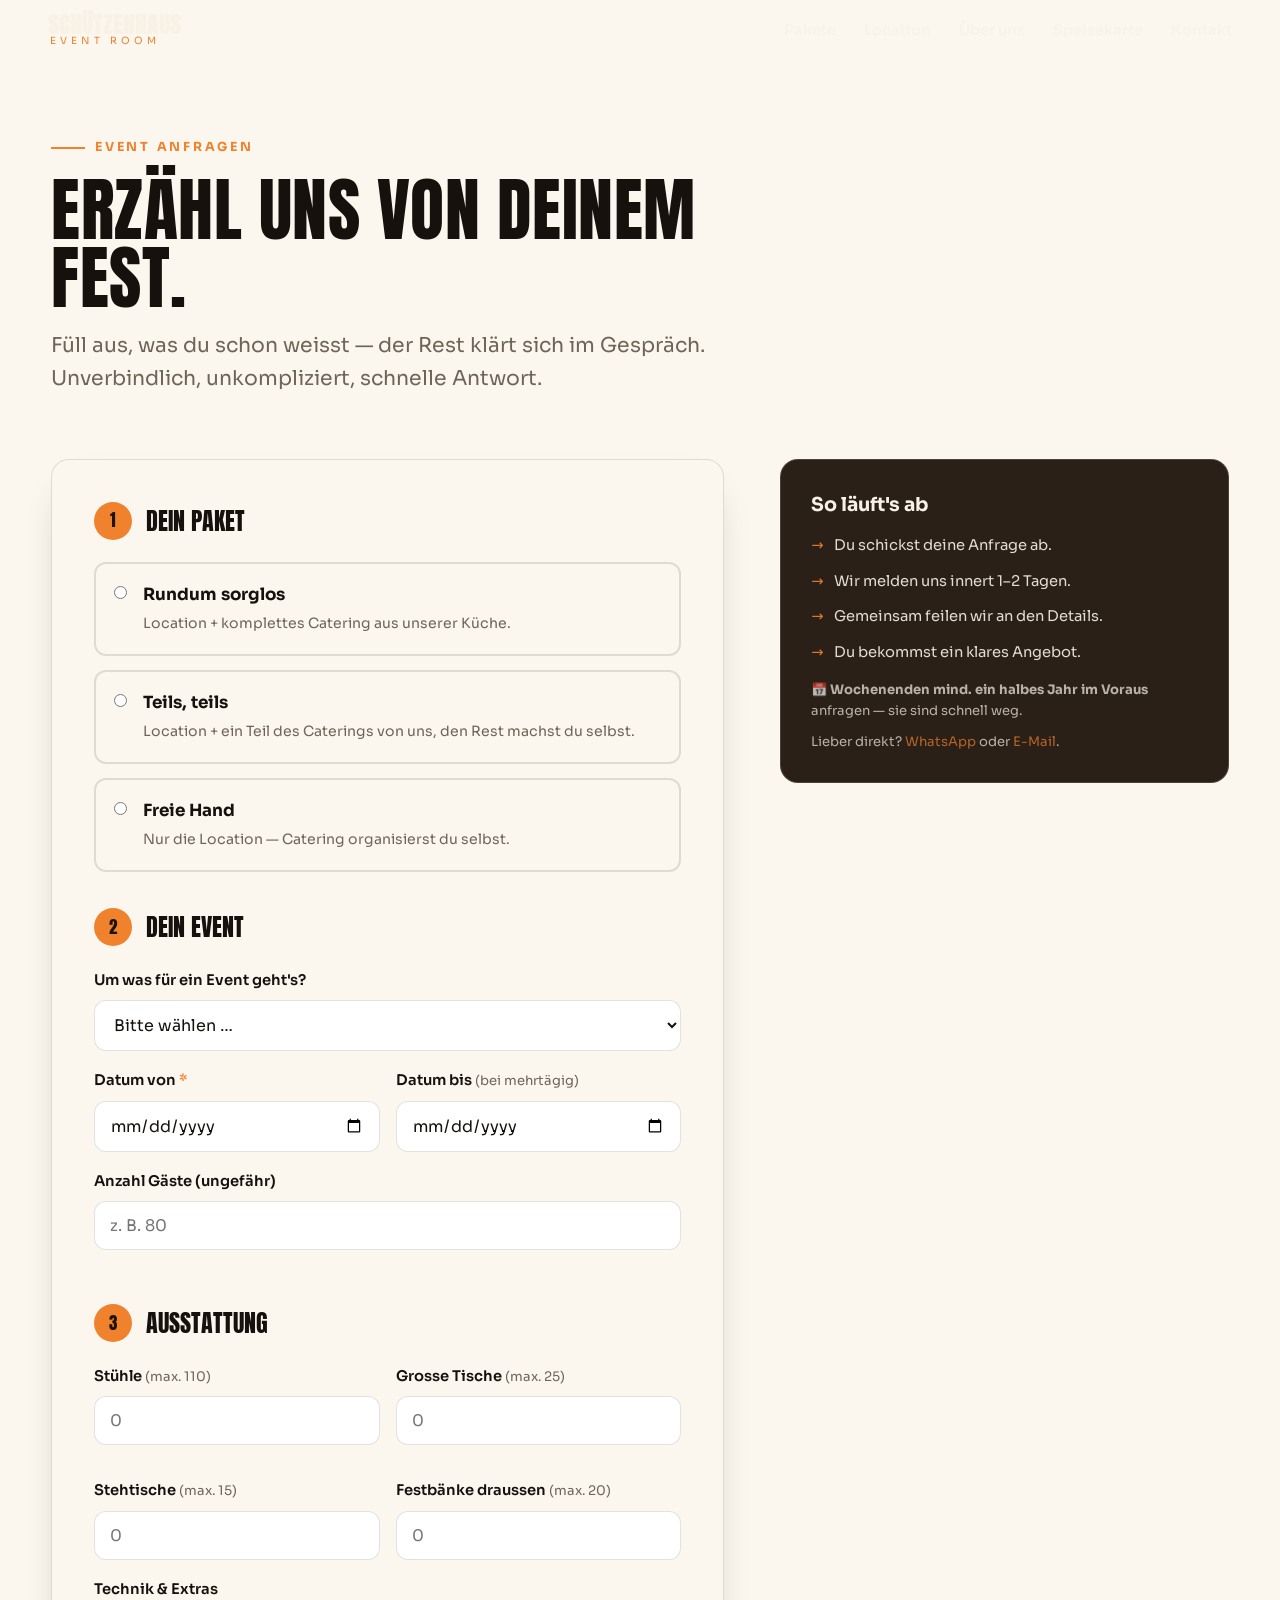
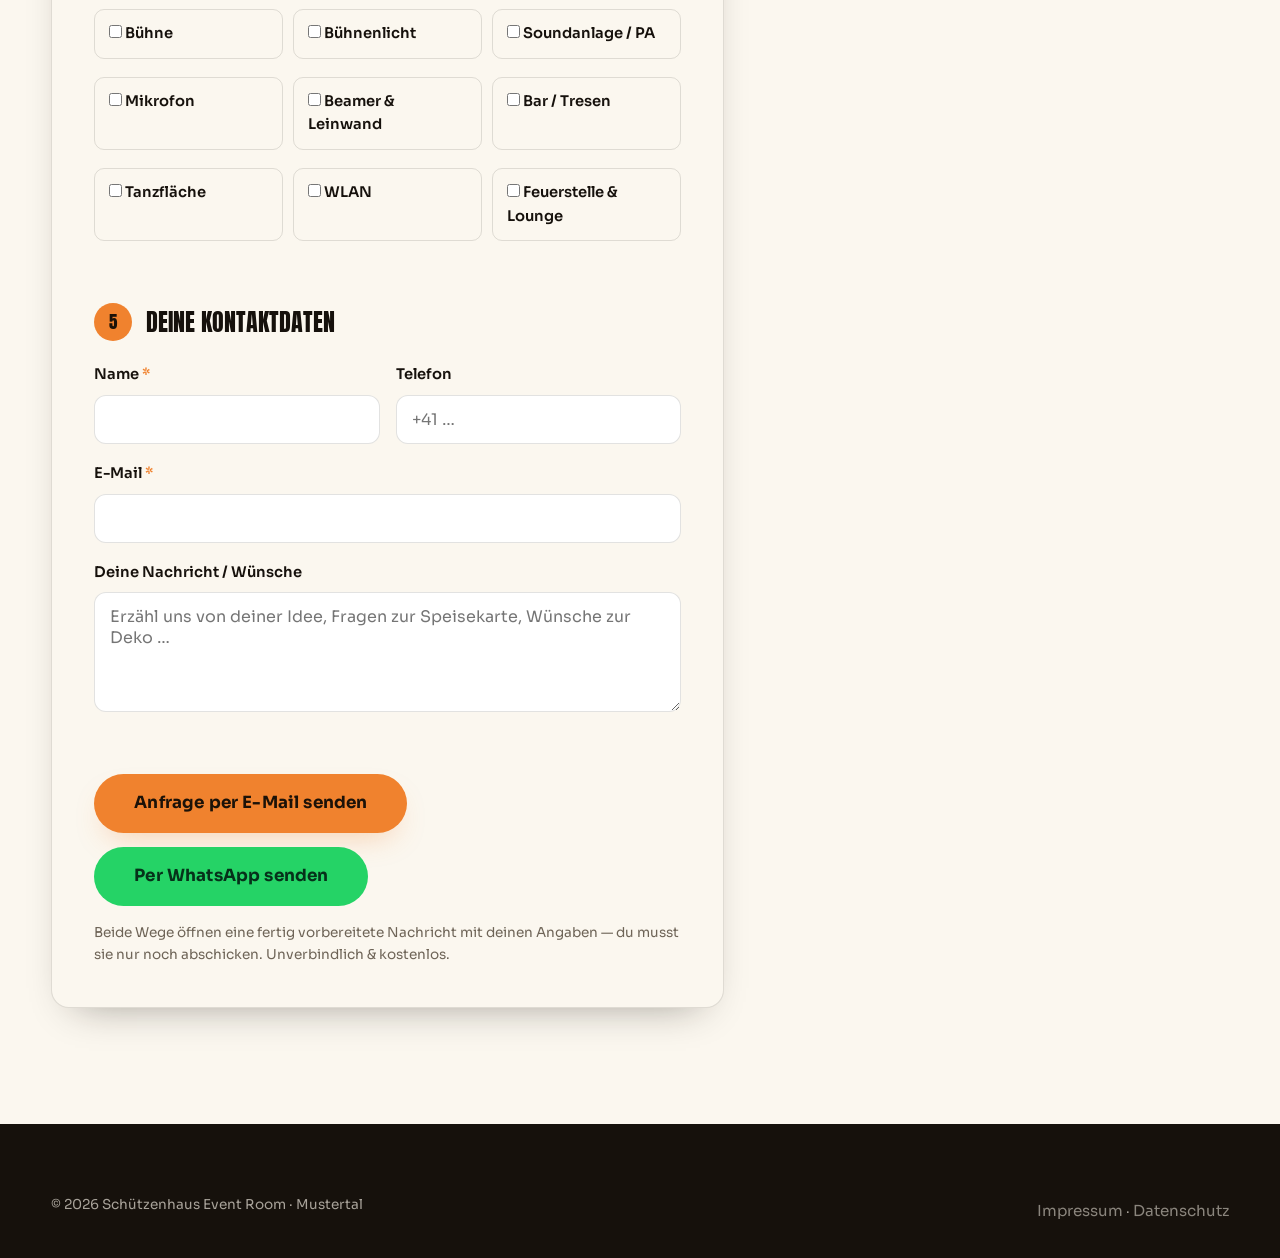
==== anfrage.html @ bda76eb4 "feat: Webseite für Schützenhaus Event Room Moderne, mehrseitige Eventlocation-Website (statisch, ohn" ====
<!DOCTYPE html>
<html lang="de-CH">
<head>
  <meta charset="UTF-8" />
  <meta name="viewport" content="width=device-width, initial-scale=1.0" />
  <title>Event anfragen — Schützenhaus Event Room</title>
  <meta name="description" content="Stell deine unverbindliche Event-Anfrage: Paket wählen, Ausstattung, Daten, Verpflegung und Getränke. Wir bauen dir ein Angebot." />
  <!-- HINWEIS: Kontaktdaten sind Platzhalter und müssen ersetzt werden. -->
  <link rel="preconnect" href="https://fonts.googleapis.com" />
  <link rel="preconnect" href="https://fonts.gstatic.com" crossorigin />
  <link href="https://fonts.googleapis.com/css2?family=Anton&family=Sora:wght@400;500;600;700;800&display=swap" rel="stylesheet" />
  <link rel="stylesheet" href="assets/css/style.css" />
</head>
<body>

  <header class="nav scrolled" id="top">
    <a class="brand" href="index.html" aria-label="Schützenhaus Event Room — Startseite">
      <b>SCHÜTZENHAUS</b><span>Event Room</span>
    </a>
    <nav class="nav-links" aria-label="Hauptnavigation">
      <a href="index.html#pakete">Pakete</a>
      <a href="index.html#location">Location</a>
      <a href="index.html#ueber-uns">Über uns</a>
      <a href="speisekarte.html">Speisekarte</a>
      <a href="index.html#kontakt">Kontakt</a>
    </nav>
    <button class="nav-toggle" aria-label="Menü öffnen" aria-expanded="false">
      <span></span><span></span><span></span>
    </button>
  </header>

  <section class="section page-top">
    <div class="container">
      <div class="section-head">
        <span class="eyebrow">Event anfragen</span>
        <h1 class="display-l">Erzähl uns von deinem Fest.</h1>
        <p class="lead">Füll aus, was du schon weisst — der Rest klärt sich im Gespräch. Unverbindlich, unkompliziert, schnelle Antwort.</p>
      </div>

      <div class="form-wrap">
        <form class="form-card" id="anfrageForm" novalidate>

          <!-- 1 · PAKET -->
          <fieldset class="fieldset">
            <legend><span class="step">1</span> Dein Paket</legend>
            <div class="pkg-choice">
              <label>
                <input type="radio" name="paket" value="Rundum sorglos (Location + Catering komplett)" required />
                <span class="pkg-choice__body"><b>Rundum sorglos</b><span>Location + komplettes Catering aus unserer Küche.</span></span>
              </label>
              <label>
                <input type="radio" name="paket" value="Teils, teils (Location + Teil-Catering)" />
                <span class="pkg-choice__body"><b>Teils, teils</b><span>Location + ein Teil des Caterings von uns, den Rest machst du selbst.</span></span>
              </label>
              <label>
                <input type="radio" name="paket" value="Freie Hand (nur Location)" />
                <span class="pkg-choice__body"><b>Freie Hand</b><span>Nur die Location — Catering organisierst du selbst.</span></span>
              </label>
            </div>
          </fieldset>

          <!-- 2 · EVENT -->
          <fieldset class="fieldset">
            <legend><span class="step">2</span> Dein Event</legend>
            <div class="field">
              <label for="eventtyp">Um was für ein Event geht's?</label>
              <select id="eventtyp">
                <option value="">Bitte wählen …</option>
                <option>Hochzeit</option>
                <option>Geburtstag / Jubiläum</option>
                <option>Firmenanlass / Meeting</option>
                <option>Konzert / Bühnenshow</option>
                <option>Vereinsfest</option>
                <option>Apéro / Generalversammlung</option>
                <option>Trauerfeier / Abdankung</option>
                <option>Anderes</option>
              </select>
            </div>
            <div class="grid-2">
              <div class="field">
                <label for="datum_von">Datum von <span class="req">*</span></label>
                <input type="date" id="datum_von" required />
              </div>
              <div class="field">
                <label for="datum_bis">Datum bis <span class="hint">(bei mehrtägig)</span></label>
                <input type="date" id="datum_bis" />
              </div>
            </div>
            <div class="field">
              <label for="gaeste">Anzahl Gäste (ungefähr)</label>
              <input type="number" id="gaeste" min="1" max="200" placeholder="z. B. 80" />
            </div>
          </fieldset>

          <!-- 3 · AUSSTATTUNG -->
          <fieldset class="fieldset">
            <legend><span class="step">3</span> Ausstattung</legend>
            <div class="grid-2">
              <div class="field">
                <label for="eq_stuehle">Stühle <span class="hint">(max. 110)</span></label>
                <input type="number" id="eq_stuehle" min="0" max="110" placeholder="0" />
              </div>
              <div class="field">
                <label for="eq_tische">Grosse Tische <span class="hint">(max. 25)</span></label>
                <input type="number" id="eq_tische" min="0" max="25" placeholder="0" />
              </div>
              <div class="field">
                <label for="eq_stehtische">Stehtische <span class="hint">(max. 15)</span></label>
                <input type="number" id="eq_stehtische" min="0" max="15" placeholder="0" />
              </div>
              <div class="field">
                <label for="eq_festbaenke">Festbänke draussen <span class="hint">(max. 20)</span></label>
                <input type="number" id="eq_festbaenke" min="0" max="20" placeholder="0" />
              </div>
            </div>
            <div class="field">
              <span class="label">Technik &amp; Extras</span>
              <div class="check-grid" id="equipmentGrid">
                <label class="check"><input type="checkbox" name="equipment" value="Bühne" /> Bühne</label>
                <label class="check"><input type="checkbox" name="equipment" value="Bühnenlicht" /> Bühnenlicht</label>
                <label class="check"><input type="checkbox" name="equipment" value="Soundanlage / PA" /> Soundanlage / PA</label>
                <label class="check"><input type="checkbox" name="equipment" value="Mikrofon" /> Mikrofon</label>
                <label class="check"><input type="checkbox" name="equipment" value="Beamer & Leinwand" /> Beamer &amp; Leinwand</label>
                <label class="check"><input type="checkbox" name="equipment" value="Bar / Tresen" /> Bar / Tresen</label>
                <label class="check"><input type="checkbox" name="equipment" value="Tanzfläche" /> Tanzfläche</label>
                <label class="check"><input type="checkbox" name="equipment" value="WLAN" /> WLAN</label>
                <label class="check"><input type="checkbox" name="equipment" value="Feuerstelle & Lounge (draussen)" /> Feuerstelle &amp; Lounge</label>
              </div>
            </div>
          </fieldset>

          <!-- 4 · VERPFLEGUNG (nur bei Catering) -->
          <fieldset class="fieldset catering-block" id="cateringBlock">
            <legend><span class="step">4</span> Verpflegung</legend>
            <p class="form-note" style="margin-top:0;margin-bottom:18px;">Wirf vorab einen Blick in unsere <a href="speisekarte.html" style="color:var(--ember-deep);font-weight:600;">Speise- &amp; Getränkekarte</a>. Du kannst hier wählen oder alles persönlich mit uns besprechen.</p>
            <div class="grid-3">
              <div class="field">
                <label for="veg">Davon vegetarisch</label>
                <input type="number" id="veg" min="0" placeholder="0" />
              </div>
              <div class="field">
                <label for="vegan">Davon vegan</label>
                <input type="number" id="vegan" min="0" placeholder="0" />
              </div>
              <div class="field">
                <label for="allergien">Allergien / Sonstiges</label>
                <input type="text" id="allergien" placeholder="z. B. glutenfrei" />
              </div>
            </div>
            <div class="grid-2">
              <div class="field">
                <label for="menue">Menüwunsch</label>
                <select id="menue">
                  <option value="">Bitte wählen …</option>
                  <option>Menü 1 — Klassiker vom Tal</option>
                  <option>Menü 2 — Festlich &amp; mehrgängig</option>
                  <option>Menü 3 — Apéro riche / Flying Buffet</option>
                  <option>Vegetarisches / veganes Menü</option>
                  <option>Persönlich besprechen</option>
                </select>
              </div>
              <div class="field">
                <label for="getraenke">Getränke &amp; Wein</label>
                <select id="getraenke">
                  <option value="">Bitte wählen …</option>
                  <option>Eure Weinempfehlung passend zum Menü</option>
                  <option>Getränkepauschale (Bier, Wein, Softdrinks)</option>
                  <option>Nur alkoholfrei</option>
                  <option>Persönlich besprechen</option>
                </select>
              </div>
            </div>
          </fieldset>

          <!-- 5 · KONTAKT -->
          <fieldset class="fieldset">
            <legend><span class="step">5</span> Deine Kontaktdaten</legend>
            <div class="grid-2">
              <div class="field">
                <label for="kontakt_name">Name <span class="req">*</span></label>
                <input type="text" id="kontakt_name" autocomplete="name" required />
              </div>
              <div class="field">
                <label for="kontakt_tel">Telefon</label>
                <input type="tel" id="kontakt_tel" autocomplete="tel" placeholder="+41 …" />
              </div>
            </div>
            <div class="field">
              <label for="kontakt_email">E-Mail <span class="req">*</span></label>
              <input type="email" id="kontakt_email" autocomplete="email" required />
            </div>
            <div class="field">
              <label for="kommentar">Deine Nachricht / Wünsche</label>
              <textarea id="kommentar" placeholder="Erzähl uns von deiner Idee, Fragen zur Speisekarte, Wünsche zur Deko …"></textarea>
            </div>
          </fieldset>

          <div class="form-actions">
            <button type="button" class="btn btn--primary btn--lg" id="sendEmail">Anfrage per E-Mail senden</button>
            <button type="button" class="btn btn--whatsapp btn--lg" id="sendWhatsApp">Per WhatsApp senden</button>
          </div>
          <p class="form-note">Beide Wege öffnen eine fertig vorbereitete Nachricht mit deinen Angaben — du musst sie nur noch abschicken. Unverbindlich &amp; kostenlos.</p>
        </form>

        <aside class="form-aside">
          <h4>So läuft's ab</h4>
          <ul>
            <li>Du schickst deine Anfrage ab.</li>
            <li>Wir melden uns innert 1–2 Tagen.</li>
            <li>Gemeinsam feilen wir an den Details.</li>
            <li>Du bekommst ein klares Angebot.</li>
          </ul>
          <p class="small">📅 <strong>Wochenenden mind. ein halbes Jahr im Voraus</strong> anfragen — sie sind schnell weg.</p>
          <p class="small">Lieber direkt? <a href="https://wa.me/41790000000" target="_blank" rel="noopener" style="color:var(--ember);">WhatsApp</a> oder <a href="mailto:hallo@schuetzenhaus-event.ch" style="color:var(--ember);">E-Mail</a>.</p>
        </aside>
      </div>
    </div>
  </section>

  <footer class="footer">
    <div class="container">
      <div class="footer__bottom" style="border:0;padding-top:0;">
        <span>© <span data-year>2026</span> Schützenhaus Event Room · Mustertal</span>
        <span><a href="impressum.html">Impressum</a> · <a href="datenschutz.html">Datenschutz</a></span>
      </div>
    </div>
  </footer>

  <script src="assets/js/main.js"></script>
  <script src="assets/js/anfrage.js"></script>
</body>
</html>
---- assets/css/style.css ----
/* ============================================================
   SCHÜTZENHAUS EVENT ROOM — Design System
   Rustikal trifft modern. Bold, warm, selbstbewusst.
   ============================================================ */

:root {
  /* Colors */
  --ink: #16110C;
  --ink-soft: #221A12;
  --ink-card: #2A2018;
  --cream: #F7F1E6;
  --cream-2: #EEE3D0;
  --paper: #FBF7EF;
  --ember: #F0822E;
  --ember-deep: #C95E16;
  --ember-glow: rgba(240, 130, 46, 0.35);
  --pine: #2C4B40;
  --pine-light: #3E6B5B;
  --muted: #9A8E7D;
  --muted-dark: #6E6457;
  --line: rgba(22, 17, 12, 0.12);
  --line-light: rgba(247, 241, 230, 0.16);

  /* Type */
  --font-display: "Anton", "Arial Narrow", sans-serif;
  --font-body: "Sora", system-ui, -apple-system, "Segoe UI", sans-serif;

  /* Layout */
  --maxw: 1180px;
  --radius: 18px;
  --radius-sm: 12px;
  --shadow: 0 30px 60px -28px rgba(22, 17, 12, 0.55);
  --shadow-soft: 0 18px 40px -24px rgba(22, 17, 12, 0.45);
  --ease: cubic-bezier(0.2, 0.7, 0.2, 1);
}

* { margin: 0; padding: 0; box-sizing: border-box; }

html { scroll-behavior: smooth; scroll-padding-top: 90px; }

body {
  font-family: var(--font-body);
  color: var(--ink);
  background: var(--paper);
  line-height: 1.6;
  font-size: 17px;
  -webkit-font-smoothing: antialiased;
  overflow-x: hidden;
}

img { max-width: 100%; display: block; }
a { color: inherit; text-decoration: none; }
ul { list-style: none; }

/* ---------- Typography ---------- */
h1, h2, h3 {
  font-family: var(--font-display);
  font-weight: 400;
  line-height: 0.96;
  letter-spacing: 0.5px;
  text-transform: uppercase;
}
.display-xl { font-size: clamp(2.8rem, 9vw, 7rem); }
.display-l  { font-size: clamp(2.2rem, 6vw, 4.4rem); }
.display-m  { font-size: clamp(1.7rem, 4vw, 2.8rem); }

p { max-width: 62ch; }
strong { font-weight: 700; }

.accent { color: var(--ember); }
.accent-pine { color: var(--pine-light); }

/* ---------- Layout helpers ---------- */
.container { width: min(var(--maxw), 92vw); margin-inline: auto; }
.section { padding: clamp(64px, 9vw, 130px) 0; }
.section--ink { background: var(--ink); color: var(--cream); }
.section--pine { background: var(--pine); color: var(--cream); }
.section--cream { background: var(--cream); }
.center { text-align: center; }
.lead { font-size: clamp(1.05rem, 1.6vw, 1.3rem); color: var(--muted-dark); }
.section--ink .lead, .section--pine .lead { color: rgba(247, 241, 230, 0.78); }

.eyebrow {
  display: inline-flex;
  align-items: center;
  gap: 10px;
  font-family: var(--font-body);
  font-weight: 700;
  text-transform: uppercase;
  letter-spacing: 0.22em;
  font-size: 0.78rem;
  color: var(--ember);
  margin-bottom: 18px;
}
.eyebrow::before {
  content: "";
  width: 34px;
  height: 2px;
  background: var(--ember);
}

.section-head { max-width: 760px; margin-bottom: clamp(36px, 5vw, 64px); }
.section-head.center { margin-inline: auto; }
.section-head p { margin-top: 18px; }
.section-head.center p { margin-inline: auto; }

/* ---------- Buttons ---------- */
.btn {
  display: inline-flex;
  align-items: center;
  justify-content: center;
  gap: 10px;
  font-family: var(--font-body);
  font-weight: 700;
  font-size: 0.98rem;
  letter-spacing: 0.01em;
  padding: 16px 30px;
  border-radius: 999px;
  border: 2px solid transparent;
  cursor: pointer;
  transition: transform 0.25s var(--ease), background 0.25s, color 0.25s, box-shadow 0.25s;
  line-height: 1;
  text-align: center;
}
.btn:hover { transform: translateY(-3px); }
.btn:active { transform: translateY(-1px); }
.btn--primary {
  background: var(--ember);
  color: #1c1208;
  box-shadow: 0 14px 30px -12px var(--ember-glow);
}
.btn--primary:hover { background: #ffa056; box-shadow: 0 18px 40px -12px var(--ember-glow); }
.btn--ghost { background: transparent; border-color: currentColor; color: inherit; }
.btn--ghost:hover { background: var(--cream); color: var(--ink); }
.section--ink .btn--ghost:hover, .section--pine .btn--ghost:hover { background: var(--cream); color: var(--ink); }
.btn--dark { background: var(--ink); color: var(--cream); }
.btn--dark:hover { background: #34281c; }
.btn--block { width: 100%; }
.btn--lg { padding: 19px 38px; font-size: 1.05rem; }

/* ---------- Navigation ---------- */
.nav {
  position: fixed;
  inset: 0 0 auto 0;
  z-index: 100;
  display: flex;
  align-items: center;
  justify-content: space-between;
  padding: 16px clamp(18px, 4vw, 48px);
  transition: background 0.3s, box-shadow 0.3s, padding 0.3s;
}
.nav.scrolled {
  background: rgba(22, 17, 12, 0.86);
  backdrop-filter: blur(14px);
  -webkit-backdrop-filter: blur(14px);
  box-shadow: 0 1px 0 var(--line-light);
  padding-block: 12px;
}
.brand { display: flex; flex-direction: column; line-height: 0.92; color: var(--cream); }
.brand b { font-family: var(--font-display); font-size: 1.35rem; letter-spacing: 1px; }
.brand span { font-size: 0.62rem; letter-spacing: 0.42em; text-transform: uppercase; color: var(--ember); padding-left: 2px; }
.nav-links { display: flex; align-items: center; gap: 28px; }
.nav-links a {
  color: var(--cream);
  font-size: 0.92rem;
  font-weight: 600;
  opacity: 0.85;
  transition: opacity 0.2s, color 0.2s;
}
.nav-links a:hover { opacity: 1; color: var(--ember); }
.nav-cta { margin-left: 6px; }
.nav-toggle {
  display: none;
  flex-direction: column;
  gap: 5px;
  background: none;
  border: 0;
  cursor: pointer;
  padding: 8px;
}
.nav-toggle span { width: 26px; height: 2px; background: var(--cream); transition: 0.3s; }

/* ---------- Hero ---------- */
.hero {
  position: relative;
  min-height: 100svh;
  display: flex;
  align-items: flex-end;
  color: var(--cream);
  overflow: hidden;
}
.hero__bg {
  position: absolute;
  inset: 0;
  background:
    linear-gradient(180deg, rgba(22,17,12,0.55) 0%, rgba(22,17,12,0.25) 35%, rgba(22,17,12,0.92) 100%),
    radial-gradient(120% 80% at 70% 10%, rgba(240,130,46,0.18), transparent 60%),
    var(--ink);
  background-size: cover;
  background-position: center;
  z-index: 0;
}
.hero__bg::after {
  /* photo enhancement layered over the gradient fallback */
  content: "";
  position: absolute;
  inset: 0;
  background-image: url("https://picsum.photos/seed/schuetzenhaus-hall/1920/1280");
  background-size: cover;
  background-position: center;
  mix-blend-mode: overlay;
  opacity: 0.55;
}
.hero__inner { position: relative; z-index: 1; padding-bottom: clamp(48px, 8vw, 110px); padding-top: 140px; }
.hero__badge {
  display: inline-flex; align-items: center; gap: 10px;
  background: rgba(247,241,230,0.12);
  border: 1px solid var(--line-light);
  backdrop-filter: blur(6px);
  padding: 9px 16px; border-radius: 999px;
  font-size: 0.8rem; font-weight: 600; letter-spacing: 0.04em;
  margin-bottom: 26px;
}
.hero__badge .dot { width: 8px; height: 8px; border-radius: 50%; background: var(--ember); box-shadow: 0 0 0 4px var(--ember-glow); }
.hero h1 { max-width: 16ch; }
.hero h1 .accent { display: inline-block; }
.hero__sub { max-width: 54ch; margin-top: 24px; font-size: clamp(1.05rem, 1.7vw, 1.32rem); color: rgba(247,241,230,0.86); }
.hero__cta { display: flex; flex-wrap: wrap; gap: 14px; margin-top: 36px; }
.hero__scroll { position: absolute; right: clamp(18px,4vw,48px); bottom: 36px; z-index:1; writing-mode: vertical-rl; font-size: 0.72rem; letter-spacing: 0.3em; text-transform: uppercase; opacity: 0.7; }

/* ---------- Marquee ---------- */
.marquee {
  background: var(--ember);
  color: #1c1208;
  overflow: hidden;
  padding: 14px 0;
  border-block: 3px solid var(--ink);
}
.marquee__track {
  display: flex;
  gap: 40px;
  width: max-content;
  animation: scroll-x 32s linear infinite;
  font-family: var(--font-display);
  font-size: 1.15rem;
  letter-spacing: 1px;
  text-transform: uppercase;
}
.marquee__track span { display: inline-flex; align-items: center; gap: 40px; }
.marquee__track span::after { content: "✦"; font-size: 0.8rem; }
@keyframes scroll-x { to { transform: translateX(-50%); } }

/* ---------- Stats ---------- */
.stats {
  display: grid;
  grid-template-columns: repeat(auto-fit, minmax(150px, 1fr));
  gap: 1px;
  background: var(--line-light);
  border: 1px solid var(--line-light);
  border-radius: var(--radius);
  overflow: hidden;
}
.stat { background: var(--ink); padding: 32px 22px; text-align: center; }
.stat b { font-family: var(--font-display); font-size: clamp(2.2rem, 4.5vw, 3.4rem); color: var(--ember); display: block; line-height: 1; }
.stat span { font-size: 0.82rem; letter-spacing: 0.12em; text-transform: uppercase; color: rgba(247,241,230,0.7); margin-top: 10px; display: block; }

/* ---------- Packages ---------- */
.packages { display: grid; grid-template-columns: repeat(auto-fit, minmax(280px, 1fr)); gap: 24px; }
.pkg {
  position: relative;
  background: var(--paper);
  border: 1px solid var(--line);
  border-radius: var(--radius);
  padding: 34px 30px 30px;
  display: flex;
  flex-direction: column;
  transition: transform 0.3s var(--ease), box-shadow 0.3s, border-color 0.3s;
  overflow: hidden;
}
.pkg::before { content: ""; position: absolute; inset: 0 0 auto 0; height: 6px; background: var(--cream-2); transition: background 0.3s; }
.pkg:hover { transform: translateY(-8px); box-shadow: var(--shadow); border-color: transparent; }
.pkg--featured { background: var(--ink); color: var(--cream); border-color: transparent; }
.pkg--featured::before { background: var(--ember); }
.pkg:hover::before { background: var(--ember); }
.pkg__tag { position: absolute; top: 22px; right: 22px; font-size: 0.68rem; font-weight: 700; letter-spacing: 0.12em; text-transform: uppercase; color: #1c1208; background: var(--ember); padding: 5px 11px; border-radius: 999px; }
.pkg__num { font-family: var(--font-display); font-size: 1.1rem; color: var(--ember); }
.pkg h3 { font-size: 2rem; margin: 6px 0 4px; }
.pkg__price { font-size: 0.92rem; color: var(--muted-dark); margin-bottom: 18px; }
.pkg--featured .pkg__price { color: rgba(247,241,230,0.65); }
.pkg ul { display: grid; gap: 12px; margin: 18px 0 28px; }
.pkg li { display: flex; gap: 12px; align-items: flex-start; font-size: 0.95rem; }
.pkg li::before { content: "✓"; color: var(--ember); font-weight: 800; flex: none; }
.pkg li.off { opacity: 0.45; }
.pkg li.off::before { content: "—"; color: var(--muted); }
.pkg .btn { margin-top: auto; }

/* ---------- Features / Location ---------- */
.split { display: grid; grid-template-columns: 1.05fr 0.95fr; gap: clamp(30px, 5vw, 64px); align-items: center; }
.feature-grid { display: grid; grid-template-columns: repeat(auto-fit, minmax(220px, 1fr)); gap: 18px; margin-top: 14px; }
.feature {
  background: rgba(247,241,230,0.05);
  border: 1px solid var(--line-light);
  border-radius: var(--radius-sm);
  padding: 22px;
}
.section--cream .feature, body .section--cream .feature { background: var(--paper); border-color: var(--line); }
.feature .ico { font-size: 1.5rem; }
.feature h4 { font-family: var(--font-body); font-weight: 700; font-size: 1.05rem; margin: 12px 0 6px; text-transform: none; letter-spacing: 0; }
.feature p { font-size: 0.9rem; opacity: 0.85; }
.media-frame {
  border-radius: var(--radius);
  overflow: hidden;
  box-shadow: var(--shadow);
  position: relative;
  aspect-ratio: 4 / 5;
  background: linear-gradient(160deg, var(--pine), var(--ink));
}
.media-frame img { width: 100%; height: 100%; object-fit: cover; }
.media-frame .cap {
  position: absolute; left: 18px; bottom: 18px; right: 18px;
  background: rgba(22,17,12,0.7); backdrop-filter: blur(6px);
  border: 1px solid var(--line-light);
  padding: 12px 16px; border-radius: 12px; color: var(--cream);
  font-size: 0.85rem;
}

.checklist { display: grid; gap: 14px; margin-top: 8px; }
.checklist li { display: flex; gap: 14px; align-items: flex-start; }
.checklist li b { font-weight: 700; }
.checklist li::before { content: ""; flex: none; margin-top: 9px; width: 9px; height: 9px; border-radius: 2px; background: var(--ember); transform: rotate(45deg); }

/* ---------- About ---------- */
.about-card {
  background: var(--ink-card);
  border-radius: var(--radius);
  padding: clamp(26px, 4vw, 44px);
  border: 1px solid var(--line-light);
}
.signature { font-family: var(--font-display); font-size: 1.4rem; color: var(--ember); margin-top: 10px; letter-spacing: 1px; }

/* ---------- Gallery ---------- */
.gallery { display: grid; grid-template-columns: repeat(4, 1fr); grid-auto-rows: 200px; gap: 14px; }
.gallery a {
  position: relative;
  overflow: hidden;
  border-radius: var(--radius-sm);
  background: var(--pine);
}
.gallery a img { width: 100%; height: 100%; object-fit: cover; transition: transform 0.6s var(--ease); filter: saturate(1.05); }
.gallery a:hover img { transform: scale(1.08); }
.gallery a::after {
  content: attr(data-cap);
  position: absolute; inset: auto 0 0 0;
  padding: 24px 16px 14px;
  background: linear-gradient(transparent, rgba(22,17,12,0.85));
  color: var(--cream); font-size: 0.82rem; font-weight: 600;
  opacity: 0; transform: translateY(8px); transition: 0.3s;
}
.gallery a:hover::after { opacity: 1; transform: translateY(0); }
.gallery .tall { grid-row: span 2; }
.gallery .wide { grid-column: span 2; }

/* ---------- Reviews ---------- */
.reviews { display: grid; grid-template-columns: repeat(auto-fit, minmax(280px, 1fr)); gap: 22px; }
.review {
  background: var(--paper);
  border: 1px solid var(--line);
  border-radius: var(--radius);
  padding: 30px;
  box-shadow: var(--shadow-soft);
  display: flex; flex-direction: column;
}
.stars { color: var(--ember); letter-spacing: 2px; margin-bottom: 14px; }
.review p { font-size: 1.02rem; }
.review .who { margin-top: 20px; display: flex; align-items: center; gap: 12px; }
.review .avatar { width: 44px; height: 44px; border-radius: 50%; background: var(--pine); color: var(--cream); display: grid; place-items: center; font-family: var(--font-display); font-size: 1.1rem; flex: none; }
.review .who b { display: block; font-size: 0.95rem; }
.review .who span { font-size: 0.82rem; color: var(--muted-dark); }

/* ---------- Notice band ---------- */
.notice {
  background: var(--ember);
  color: #1c1208;
}
.notice .container { display: flex; flex-wrap: wrap; align-items: center; gap: 20px 40px; padding-block: 44px; }
.notice .ico { font-size: 2.6rem; }
.notice h3 { font-size: clamp(1.5rem, 3vw, 2.2rem); }
.notice p { max-width: 60ch; font-weight: 500; }
.notice .btn { margin-left: auto; }

/* ---------- Contact ---------- */
.contact-grid { display: grid; grid-template-columns: 1fr 1fr; gap: clamp(24px, 4vw, 50px); }
.contact-card {
  background: var(--ink-card);
  border: 1px solid var(--line-light);
  border-radius: var(--radius);
  padding: clamp(26px, 4vw, 40px);
}
.contact-line { display: flex; gap: 16px; align-items: flex-start; padding: 18px 0; border-bottom: 1px solid var(--line-light); }
.contact-line:last-child { border-bottom: 0; }
.contact-line .ico { font-size: 1.5rem; flex: none; }
.contact-line b { display: block; font-size: 0.78rem; letter-spacing: 0.14em; text-transform: uppercase; color: var(--ember); margin-bottom: 4px; }
.contact-line a, .contact-line p { color: var(--cream); font-size: 1.05rem; }
.contact-btns { display: flex; flex-wrap: wrap; gap: 12px; margin-top: 24px; }
.btn--whatsapp { background: #25D366; color: #06311a; }
.btn--whatsapp:hover { background: #34e676; }

/* ---------- Footer ---------- */
.footer { background: var(--ink); color: var(--cream); padding: 70px 0 30px; }
.footer__top { display: grid; grid-template-columns: 1.4fr 1fr 1fr; gap: 40px; padding-bottom: 44px; border-bottom: 1px solid var(--line-light); }
.footer h5 { font-family: var(--font-body); font-weight: 700; text-transform: uppercase; letter-spacing: 0.14em; font-size: 0.82rem; color: var(--ember); margin-bottom: 18px; }
.footer a { opacity: 0.8; font-size: 0.95rem; display: inline-block; padding: 5px 0; transition: opacity 0.2s, color 0.2s; }
.footer a:hover { opacity: 1; color: var(--ember); }
.footer__bottom { display: flex; flex-wrap: wrap; justify-content: space-between; gap: 12px; padding-top: 26px; font-size: 0.85rem; opacity: 0.65; }
.footer .brand b { color: var(--cream); }

/* ---------- Forms ---------- */
.form-wrap { display: grid; grid-template-columns: 1.5fr 1fr; gap: clamp(28px, 5vw, 56px); align-items: start; }
.form-card {
  background: var(--paper);
  border: 1px solid var(--line);
  border-radius: var(--radius);
  padding: clamp(24px, 4vw, 42px);
  box-shadow: var(--shadow-soft);
}
.fieldset { border: 0; margin-bottom: 36px; }
.fieldset > legend {
  font-family: var(--font-display);
  font-size: 1.5rem;
  text-transform: uppercase;
  display: flex; align-items: center; gap: 14px;
  margin-bottom: 22px; width: 100%;
}
.fieldset > legend .step { width: 38px; height: 38px; border-radius: 50%; background: var(--ember); color: #1c1208; display: grid; place-items: center; font-size: 1.05rem; flex: none; }
.field { margin-bottom: 18px; }
.field label, .field > .label { display: block; font-weight: 600; font-size: 0.92rem; margin-bottom: 8px; }
.field .hint { font-weight: 400; color: var(--muted-dark); font-size: 0.82rem; }
.req { color: var(--ember); }
.grid-2 { display: grid; grid-template-columns: 1fr 1fr; gap: 16px; }
.grid-3 { display: grid; grid-template-columns: repeat(3, 1fr); gap: 16px; }
input, select, textarea {
  width: 100%;
  font-family: var(--font-body);
  font-size: 1rem;
  color: var(--ink);
  background: #fff;
  border: 1px solid var(--line);
  border-radius: 12px;
  padding: 13px 15px;
  transition: border-color 0.2s, box-shadow 0.2s;
}
input:focus, select:focus, textarea:focus {
  outline: none;
  border-color: var(--ember);
  box-shadow: 0 0 0 4px var(--ember-glow);
}
textarea { min-height: 120px; resize: vertical; }

/* package radio cards */
.pkg-choice { display: grid; gap: 14px; }
.pkg-choice label {
  display: flex; gap: 16px; align-items: flex-start;
  border: 2px solid var(--line); border-radius: var(--radius-sm);
  padding: 18px; cursor: pointer; transition: border-color 0.2s, background 0.2s;
}
.pkg-choice label:hover { border-color: var(--ember); }
.pkg-choice input { width: auto; margin-top: 4px; accent-color: var(--ember); flex: none; }
.pkg-choice input:checked + .pkg-choice__body { color: var(--ink); }
.pkg-choice label:has(input:checked) { border-color: var(--ember); background: rgba(240,130,46,0.08); }
.pkg-choice__body b { display: block; font-size: 1.05rem; }
.pkg-choice__body span { font-size: 0.88rem; color: var(--muted-dark); }

/* checkbox grid */
.check-grid { display: grid; grid-template-columns: repeat(auto-fit, minmax(170px, 1fr)); gap: 10px; }
.check {
  display: flex; gap: 10px; align-items: center;
  border: 1px solid var(--line); border-radius: 10px;
  padding: 12px 14px; cursor: pointer; font-size: 0.92rem;
  transition: border-color 0.2s, background 0.2s;
}
.check:hover { border-color: var(--ember); }
.check input { width: auto; accent-color: var(--ember); }
.check:has(input:checked) { border-color: var(--ember); background: rgba(240,130,46,0.08); }

.form-aside {
  position: sticky; top: 100px;
  background: var(--ink-card); color: var(--cream);
  border-radius: var(--radius); padding: 30px;
  border: 1px solid var(--line-light);
}
.form-aside h4 { font-family: var(--font-body); text-transform: none; letter-spacing: 0; font-size: 1.2rem; margin-bottom: 14px; }
.form-aside ul { display: grid; gap: 12px; margin: 14px 0; }
.form-aside li { display: flex; gap: 10px; font-size: 0.92rem; opacity: 0.9; }
.form-aside li::before { content: "→"; color: var(--ember); }
.form-aside .small { font-size: 0.82rem; opacity: 0.7; margin-top: 10px; }

.catering-block { transition: opacity 0.3s; }
.is-hidden { display: none !important; }

.form-actions { display: flex; flex-wrap: wrap; gap: 14px; margin-top: 10px; }
.form-note { font-size: 0.85rem; color: var(--muted-dark); margin-top: 16px; }

/* ---------- Menu page ---------- */
.menu-section { margin-bottom: 54px; }
.menu-section h3 { font-size: 2rem; margin-bottom: 8px; }
.menu-item { display: flex; justify-content: space-between; gap: 20px; align-items: baseline; padding: 16px 0; border-bottom: 1px dashed var(--line); }
.menu-item .m-name { font-weight: 700; }
.menu-item .m-desc { color: var(--muted-dark); font-size: 0.92rem; font-weight: 400; display: block; margin-top: 3px; }
.menu-item .m-price { font-family: var(--font-display); color: var(--ember); white-space: nowrap; font-size: 1.1rem; }
.badge-diet { display: inline-block; font-size: 0.68rem; font-weight: 700; letter-spacing: 0.08em; padding: 2px 8px; border-radius: 999px; margin-left: 8px; vertical-align: middle; }
.badge-veg { background: rgba(62,107,91,0.18); color: var(--pine); }
.badge-vegan { background: rgba(240,130,46,0.18); color: var(--ember-deep); }
.menu-cols { columns: 2; column-gap: 50px; }
.menu-cols .menu-item { break-inside: avoid; }

/* legal pages */
.legal { max-width: 780px; }
.legal h2 { font-size: clamp(2rem, 5vw, 3rem); margin-bottom: 10px; }
.legal h3 { font-family: var(--font-body); text-transform: none; letter-spacing: 0; font-size: 1.25rem; margin: 34px 0 10px; }
.legal p, .legal li { color: var(--muted-dark); margin-bottom: 12px; max-width: none; }
.legal ul { list-style: disc; padding-left: 22px; }
.legal .ph { background: rgba(240,130,46,0.14); color: var(--ember-deep); padding: 1px 6px; border-radius: 5px; font-weight: 600; }
.page-top { padding-top: 130px; }

/* ---------- Reveal animation ---------- */
.reveal { opacity: 0; transform: translateY(28px); transition: opacity 0.7s var(--ease), transform 0.7s var(--ease); }
.reveal.in { opacity: 1; transform: none; }

/* ---------- Responsive ---------- */
@media (max-width: 900px) {
  .nav-links {
    position: fixed; inset: 0 0 0 auto; width: min(320px, 82vw);
    flex-direction: column; align-items: flex-start; justify-content: center;
    gap: 22px; padding: 40px;
    background: var(--ink); transform: translateX(100%);
    transition: transform 0.35s var(--ease); box-shadow: var(--shadow);
  }
  .nav-links.open { transform: translateX(0); }
  .nav-links a { font-size: 1.2rem; }
  .nav-toggle { display: flex; z-index: 101; }
  .nav.open-menu .nav-toggle span:nth-child(1) { transform: translateY(7px) rotate(45deg); }
  .nav.open-menu .nav-toggle span:nth-child(2) { opacity: 0; }
  .nav.open-menu .nav-toggle span:nth-child(3) { transform: translateY(-7px) rotate(-45deg); }
  .split, .contact-grid, .form-wrap { grid-template-columns: 1fr; }
  .form-aside { position: static; }
  .gallery { grid-template-columns: repeat(2, 1fr); }
  .gallery .wide { grid-column: span 2; }
  .menu-cols { columns: 1; }
  .notice .btn { margin-left: 0; }
  .footer__top { grid-template-columns: 1fr 1fr; }
}
@media (max-width: 560px) {
  body { font-size: 16px; }
  .grid-2, .grid-3 { grid-template-columns: 1fr; }
  .gallery { grid-template-columns: 1fr; grid-auto-rows: 220px; }
  .gallery .wide, .gallery .tall { grid-column: auto; grid-row: auto; }
  .footer__top { grid-template-columns: 1fr; }
  .hero__scroll { display: none; }
}

@media (prefers-reduced-motion: reduce) {
  * { animation-duration: 0.001ms !important; transition-duration: 0.01ms !important; scroll-behavior: auto !important; }
  .reveal { opacity: 1; transform: none; }
}
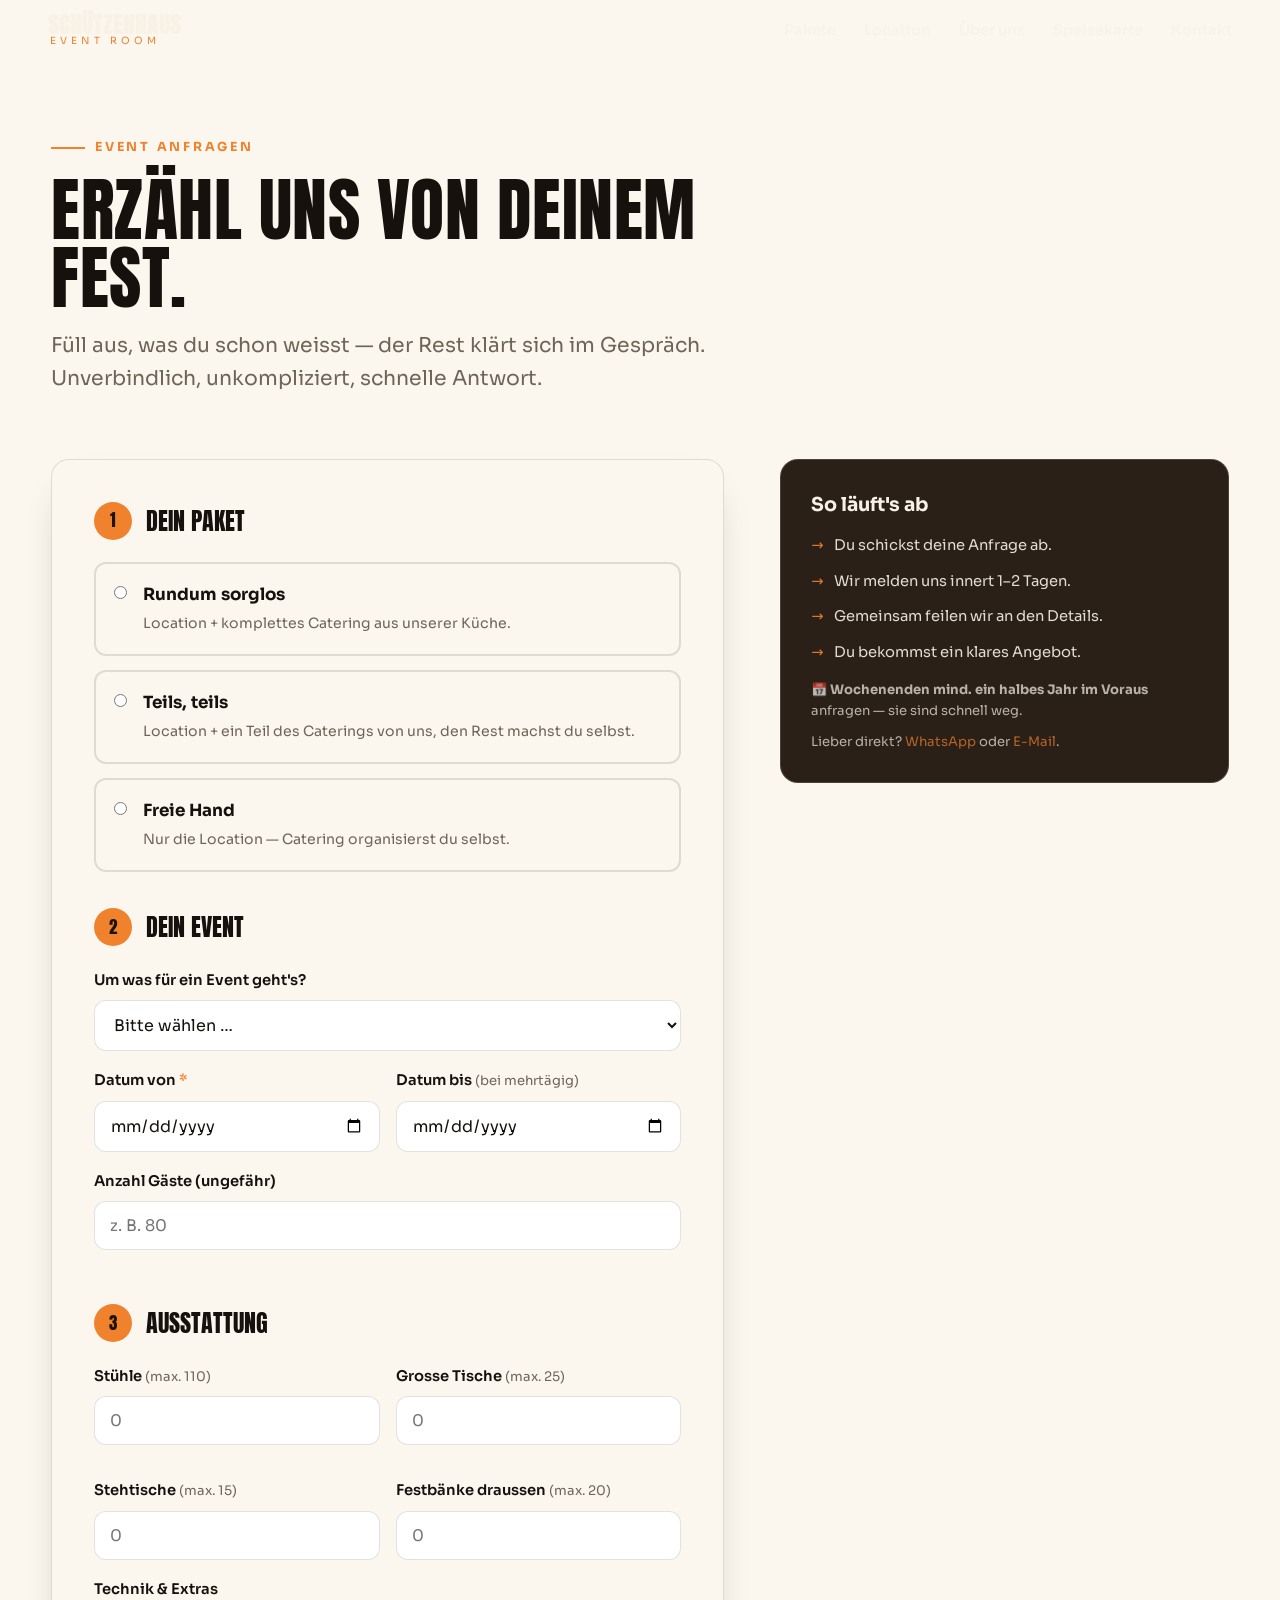
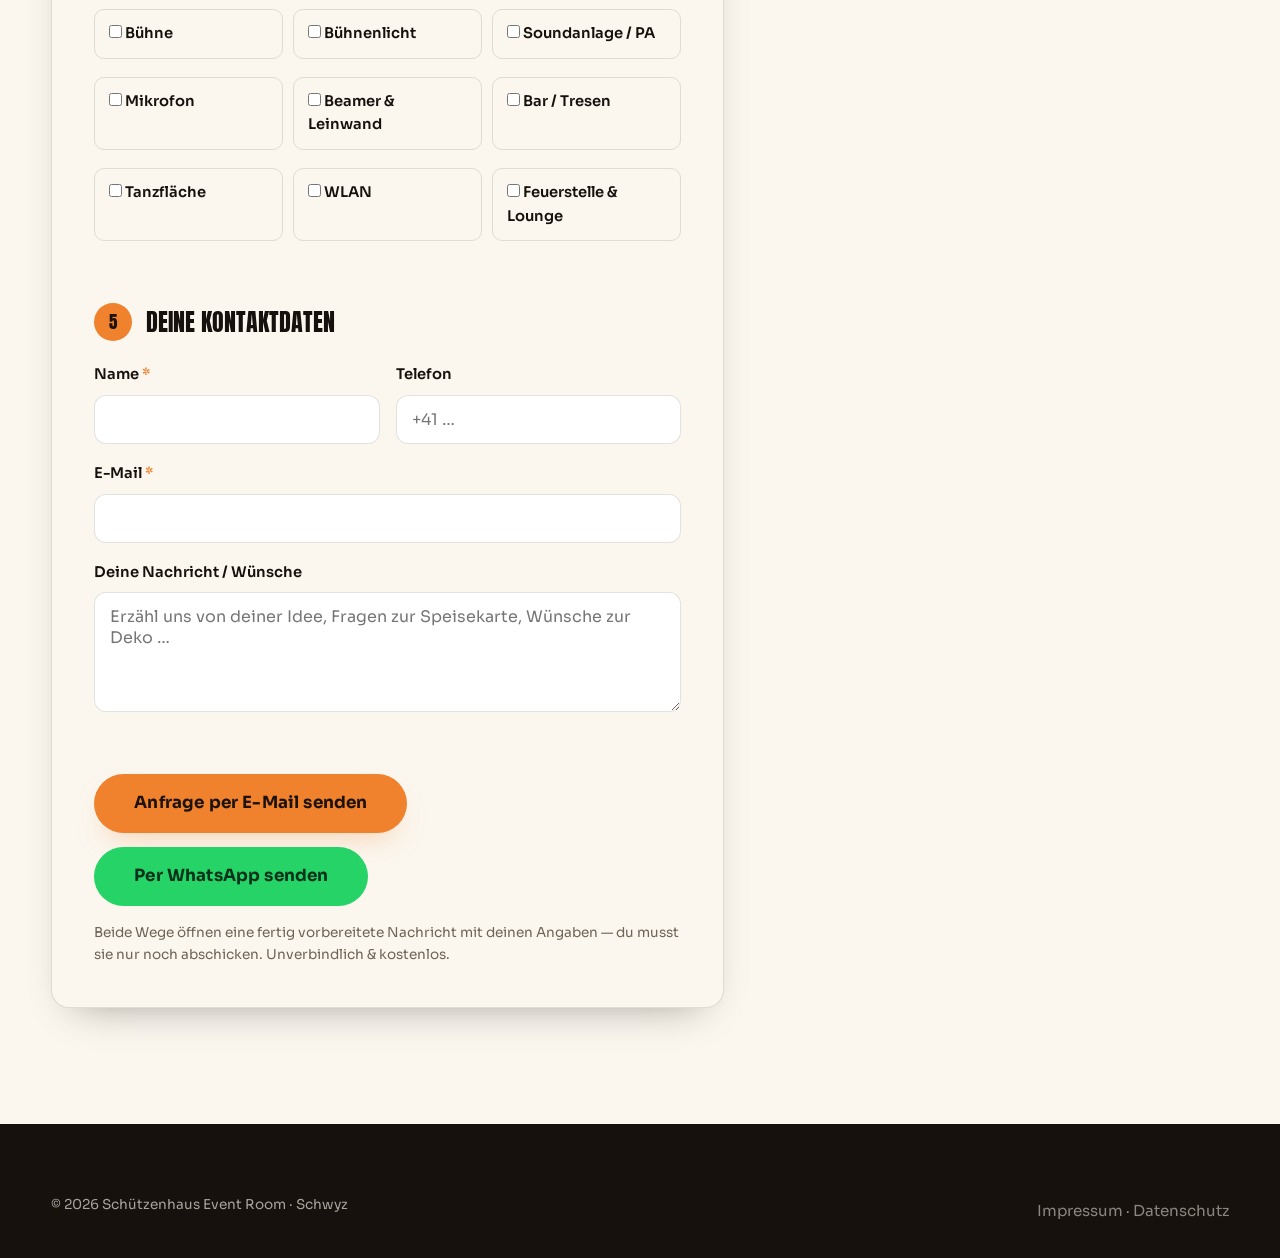
==== commit 216657a1: "chore: echte Kontakt-, Adress- und Inhaberdaten eingesetzt Inhaber Pascal & Marcel Ehrler, info@schu" ====
--- a/anfrage.html
+++ b/anfrage.html
@@ -5,7 +5,7 @@
   <meta name="viewport" content="width=device-width, initial-scale=1.0" />
   <title>Event anfragen — Schützenhaus Event Room</title>
   <meta name="description" content="Stell deine unverbindliche Event-Anfrage: Paket wählen, Ausstattung, Daten, Verpflegung und Getränke. Wir bauen dir ein Angebot." />
-  <!-- HINWEIS: Kontaktdaten sind Platzhalter und müssen ersetzt werden. -->
+  <!-- Anfrageformular: Versand via mailto/WhatsApp, konfiguriert in assets/js/anfrage.js. -->
   <link rel="preconnect" href="https://fonts.googleapis.com" />
   <link rel="preconnect" href="https://fonts.gstatic.com" crossorigin />
   <link href="https://fonts.googleapis.com/css2?family=Anton&family=Sora:wght@400;500;600;700;800&display=swap" rel="stylesheet" />
@@ -211,7 +211,7 @@
             <li>Du bekommst ein klares Angebot.</li>
           </ul>
           <p class="small">📅 <strong>Wochenenden mind. ein halbes Jahr im Voraus</strong> anfragen — sie sind schnell weg.</p>
-          <p class="small">Lieber direkt? <a href="https://wa.me/41790000000" target="_blank" rel="noopener" style="color:var(--ember);">WhatsApp</a> oder <a href="mailto:hallo@schuetzenhaus-event.ch" style="color:var(--ember);">E-Mail</a>.</p>
+          <p class="small">Lieber direkt? <a href="https://wa.me/41792501954" target="_blank" rel="noopener" style="color:var(--ember);">WhatsApp</a> oder <a href="mailto:info@schuetzenhaus-eventraum.ch" style="color:var(--ember);">E-Mail</a>.</p>
         </aside>
       </div>
     </div>
@@ -220,7 +220,7 @@
   <footer class="footer">
     <div class="container">
       <div class="footer__bottom" style="border:0;padding-top:0;">
-        <span>© <span data-year>2026</span> Schützenhaus Event Room · Mustertal</span>
+        <span>© <span data-year>2026</span> Schützenhaus Event Room · Schwyz</span>
         <span><a href="impressum.html">Impressum</a> · <a href="datenschutz.html">Datenschutz</a></span>
       </div>
     </div>
